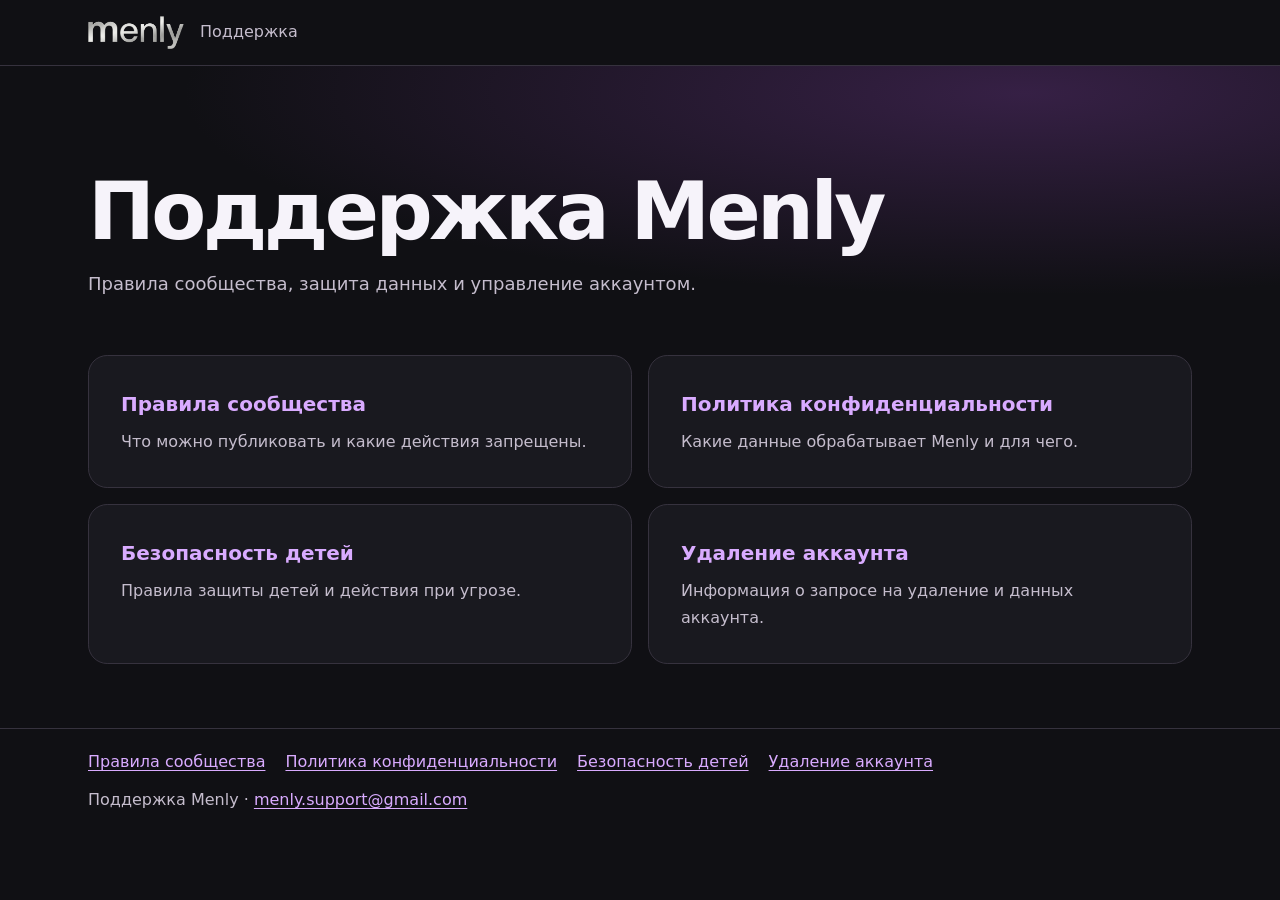
==== menly/index.html @ f86af742 "Publish Menly support in its own directory" ====
<!doctype html>
<html lang="ru">
<head>
<meta charset="utf-8">
<meta name="viewport" content="width=device-width, initial-scale=1">
<title>Поддержка · Menly</title>
<meta name="description" content="Правила и справочные документы социальной сети Menly.">
<link rel="stylesheet" href="style.css">
</head>
<body>
<header><div class="wrap"><a class="brand" href="index.html"><img src="wordmark.png" alt="Menly"><span>Поддержка</span></a></div></header>
<main><section class="hero"><div class="wrap"><h1>Поддержка Menly</h1><p>Правила сообщества, защита данных и управление аккаунтом.</p></div></section>
 <nav class="wrap cards" aria-label="Разделы поддержки"><a class="card" href="community-rules.html"><strong>Правила сообщества</strong><span>Что можно публиковать и какие действия запрещены.</span></a><a class="card" href="privacy.html"><strong>Политика конфиденциальности</strong><span>Какие данные обрабатывает Menly и для чего.</span></a><a class="card" href="child-safety.html"><strong>Безопасность детей</strong><span>Правила защиты детей и действия при угрозе.</span></a><a class="card" href="delete-account.html"><strong>Удаление аккаунта</strong><span>Информация о запросе на удаление и данных аккаунта.</span></a></nav></main>
<footer><nav class="wrap" aria-label="Документы Menly"><a href="community-rules.html">Правила сообщества</a><a href="privacy.html">Политика конфиденциальности</a><a href="child-safety.html">Безопасность детей</a><a href="delete-account.html">Удаление аккаунта</a></nav><p class="wrap contact">Поддержка Menly · <a href="mailto:menly.support@gmail.com">menly.support@gmail.com</a></p></footer>
</body>
</html>
---- menly/style.css ----
:root {
  color-scheme: dark;
  --background: #101014;
  --panel: #19191f;
  --line: #36323e;
  --text: #f6f3fa;
  --muted: #c5bdcd;
  --accent: #d9abff;
  font: 1rem/1.65 system-ui, sans-serif;
}
* { box-sizing: border-box; }
body { margin: 0; background: var(--background); color: var(--text); }
a { color: var(--accent); text-underline-offset: .2em; }
a:focus-visible { outline: 2px solid var(--accent); outline-offset: 5px; }
.wrap { width: min(100% - 2rem, 69rem); margin-inline: auto; }
header { border-bottom: 1px solid var(--line); }
.brand { display: inline-flex; align-items: center; gap: 1rem; padding: 1rem 0; color: var(--muted); text-decoration: none; }
.brand img { width: 6rem; height: auto; }
.hero { padding: clamp(3rem, 9vw, 6.5rem) 0 2.5rem; background: radial-gradient(ellipse at 80% 10%, #362045, transparent 58%); }
h1, h2, p { margin: 0; }
h1 { font-size: clamp(2.5rem, 7vw, 5rem); line-height: 1.04; letter-spacing: -.045em; overflow-wrap: anywhere; }
.hero p { margin-top: 1rem; color: var(--muted); font-size: 1.125rem; }
.cards { display: grid; gap: 1rem; grid-template-columns: repeat(2, minmax(0, 1fr)); margin: 1rem auto 4rem; }
.card { display: grid; align-content: start; gap: .5rem; padding: clamp(1.25rem, 4vw, 2rem); border: 1px solid var(--line); border-radius: 1.2rem; background: var(--panel); text-decoration: none; }
.card:hover { border-color: var(--accent); }
.card strong { font-size: 1.25rem; }
.card span { color: var(--muted); }
.document { max-width: 48rem; padding-bottom: 4rem; }
.document h1 { font-size: clamp(2rem, 5.5vw, 3.5rem); margin: 1.25rem 0 2rem; }
.document section { padding: 1.25rem 0; border-top: 1px solid var(--line); }
.document h2 { font-size: 1.25rem; margin-bottom: .4rem; }
.document p { color: var(--muted); }
.back { display: inline-block; margin-top: 2rem; }
footer { border-top: 1px solid var(--line); padding: 1.25rem 0; color: var(--muted); }
footer nav { display: flex; flex-wrap: wrap; gap: .5rem 1.25rem; }
footer a[aria-current="page"] { color: var(--text); }
@media (max-width: 41rem) { .cards { grid-template-columns: 1fr; } }
footer .contact { margin-top: .75rem; }
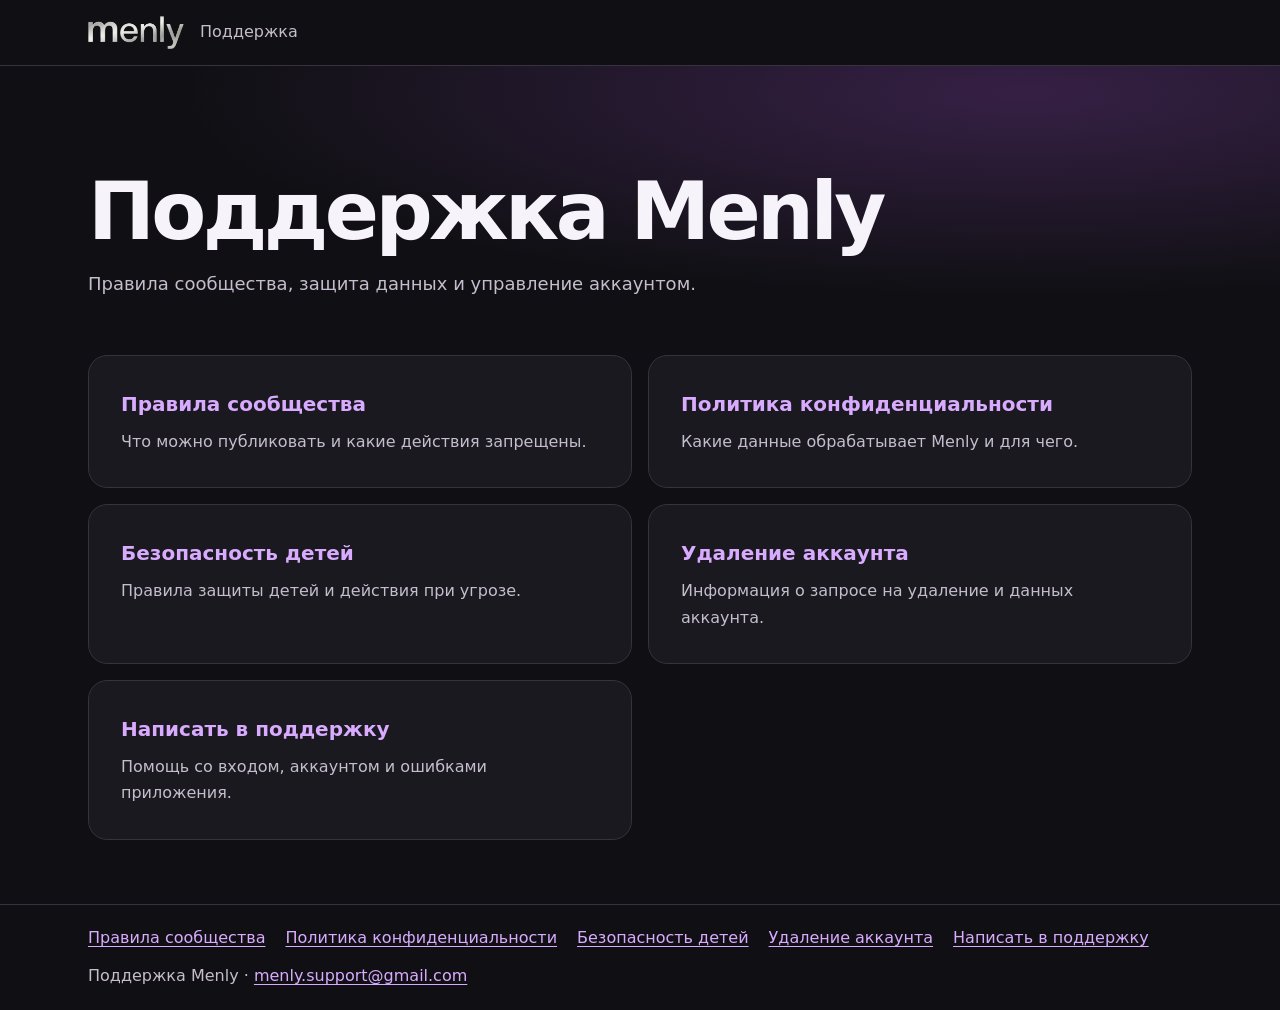
==== commit beccdbf4: "Add a dedicated Menly support contact page" ====
--- a/menly/index.html
+++ b/menly/index.html
@@ -10,7 +10,7 @@
 <body>
 <header><div class="wrap"><a class="brand" href="index.html"><img src="wordmark.png" alt="Menly"><span>Поддержка</span></a></div></header>
 <main><section class="hero"><div class="wrap"><h1>Поддержка Menly</h1><p>Правила сообщества, защита данных и управление аккаунтом.</p></div></section>
- <nav class="wrap cards" aria-label="Разделы поддержки"><a class="card" href="community-rules.html"><strong>Правила сообщества</strong><span>Что можно публиковать и какие действия запрещены.</span></a><a class="card" href="privacy.html"><strong>Политика конфиденциальности</strong><span>Какие данные обрабатывает Menly и для чего.</span></a><a class="card" href="child-safety.html"><strong>Безопасность детей</strong><span>Правила защиты детей и действия при угрозе.</span></a><a class="card" href="delete-account.html"><strong>Удаление аккаунта</strong><span>Информация о запросе на удаление и данных аккаунта.</span></a></nav></main>
-<footer><nav class="wrap" aria-label="Документы Menly"><a href="community-rules.html">Правила сообщества</a><a href="privacy.html">Политика конфиденциальности</a><a href="child-safety.html">Безопасность детей</a><a href="delete-account.html">Удаление аккаунта</a></nav><p class="wrap contact">Поддержка Menly · <a href="mailto:menly.support@gmail.com">menly.support@gmail.com</a></p></footer>
+ <nav class="wrap cards" aria-label="Разделы поддержки"><a class="card" href="community-rules.html"><strong>Правила сообщества</strong><span>Что можно публиковать и какие действия запрещены.</span></a><a class="card" href="privacy.html"><strong>Политика конфиденциальности</strong><span>Какие данные обрабатывает Menly и для чего.</span></a><a class="card" href="child-safety.html"><strong>Безопасность детей</strong><span>Правила защиты детей и действия при угрозе.</span></a><a class="card" href="delete-account.html"><strong>Удаление аккаунта</strong><span>Информация о запросе на удаление и данных аккаунта.</span></a><a class="card" href="contact.html"><strong>Написать в поддержку</strong><span>Помощь со входом, аккаунтом и ошибками приложения.</span></a></nav></main>
+<footer><nav class="wrap" aria-label="Документы Menly"><a href="community-rules.html">Правила сообщества</a><a href="privacy.html">Политика конфиденциальности</a><a href="child-safety.html">Безопасность детей</a><a href="delete-account.html">Удаление аккаунта</a><a href="contact.html">Написать в поддержку</a></nav><p class="wrap contact">Поддержка Menly · <a href="mailto:menly.support@gmail.com">menly.support@gmail.com</a></p></footer>
 </body>
 </html>
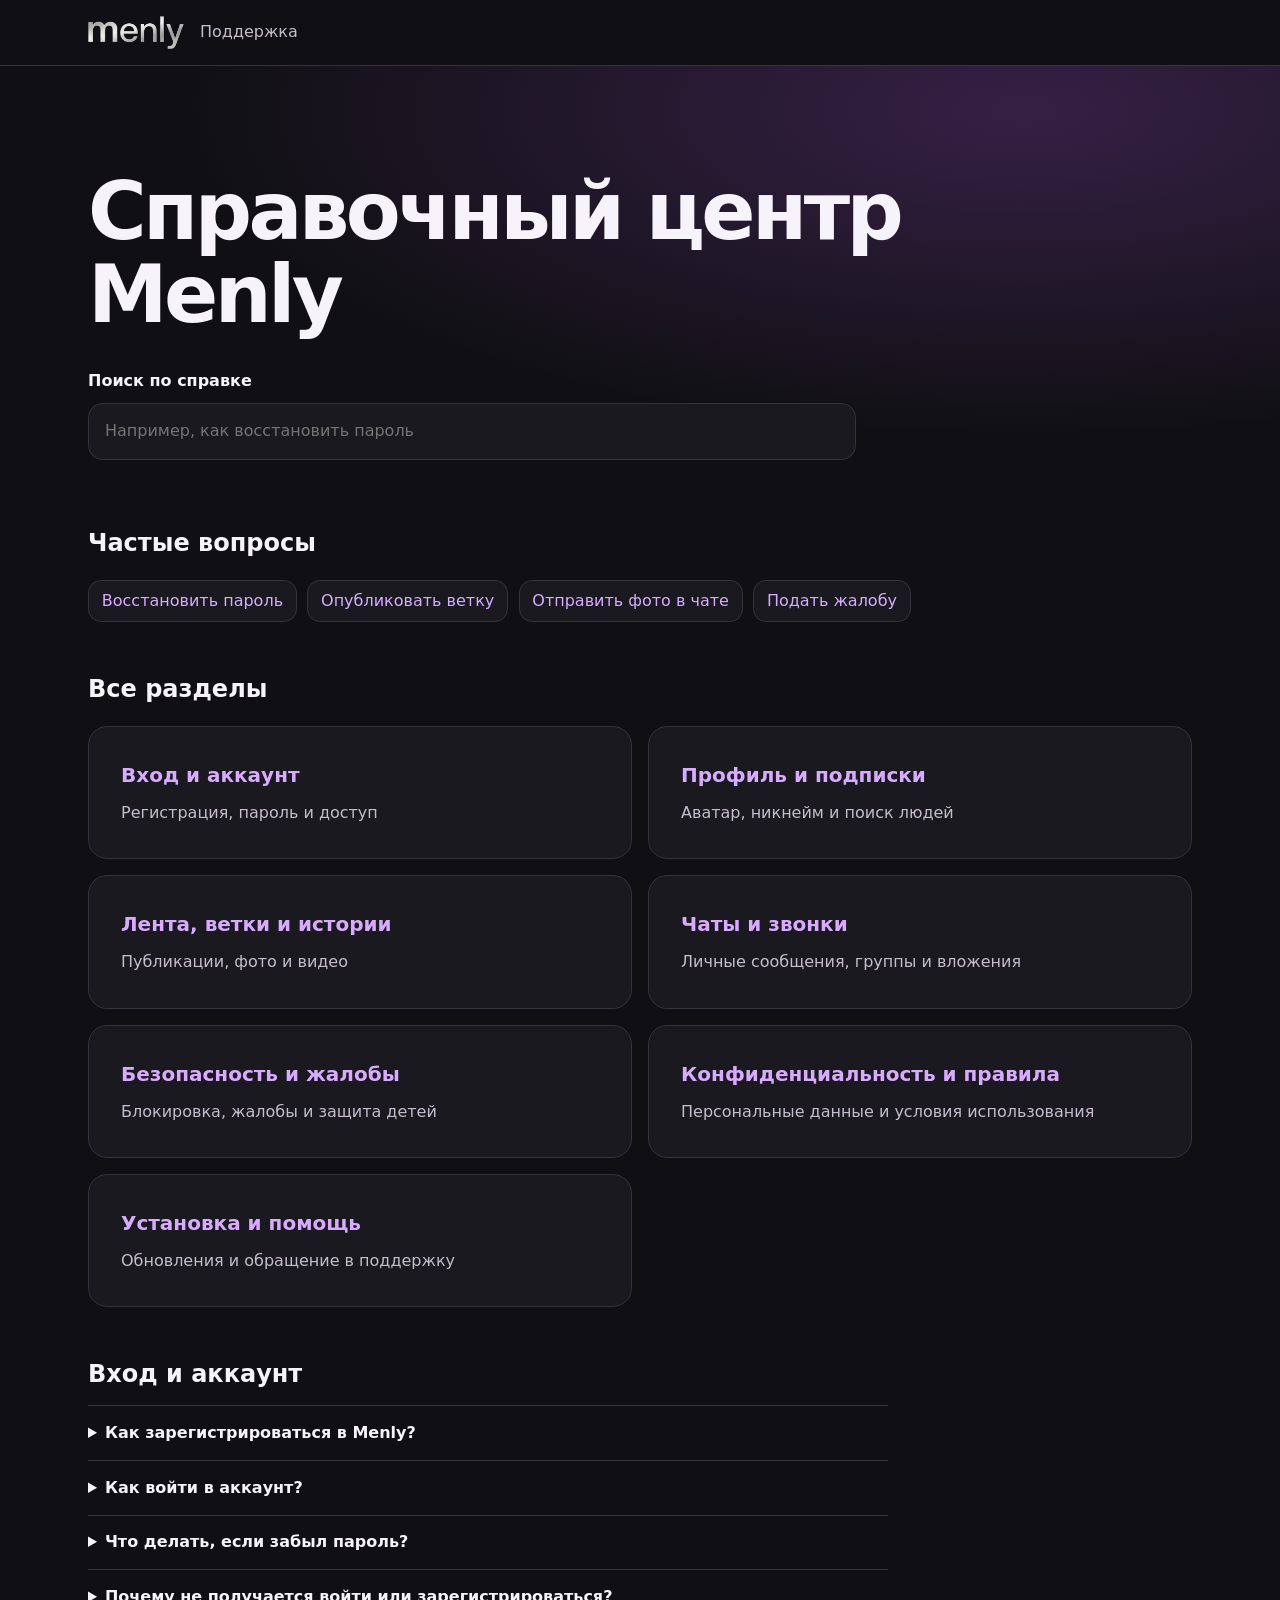
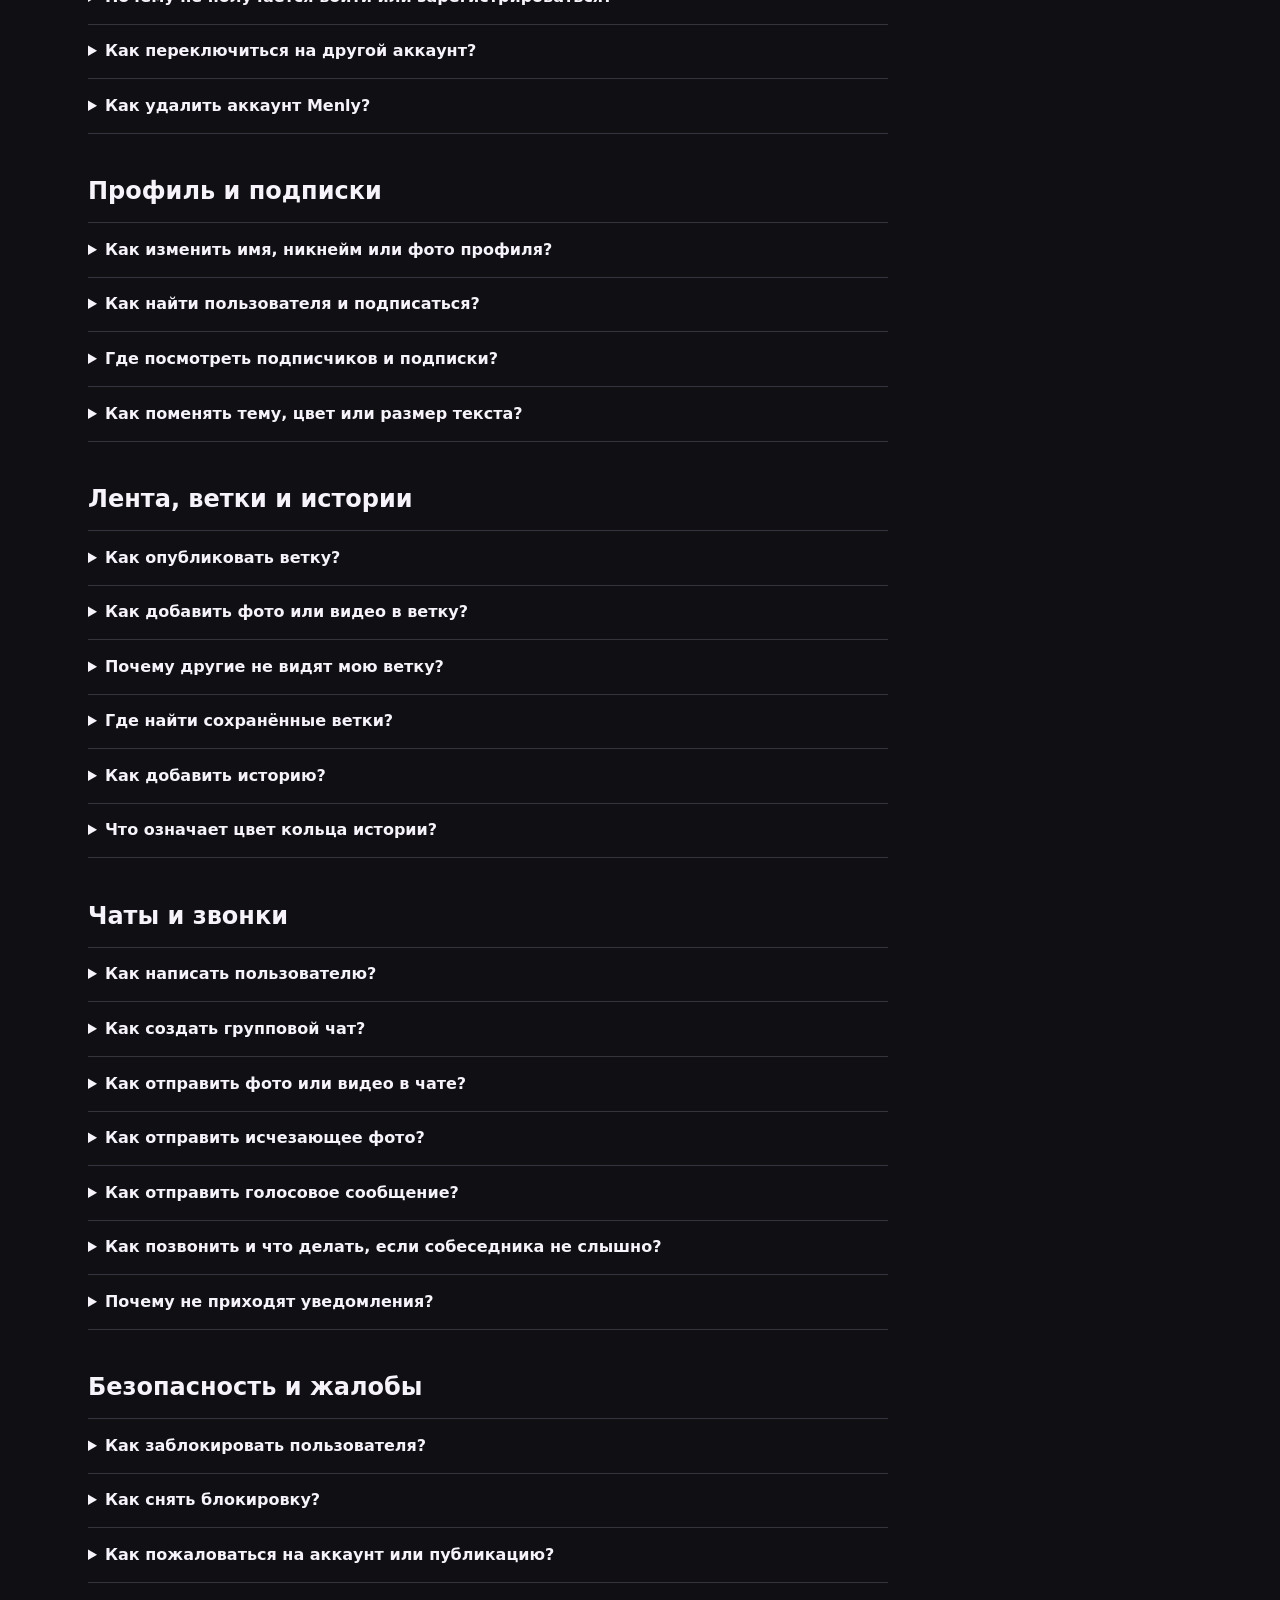
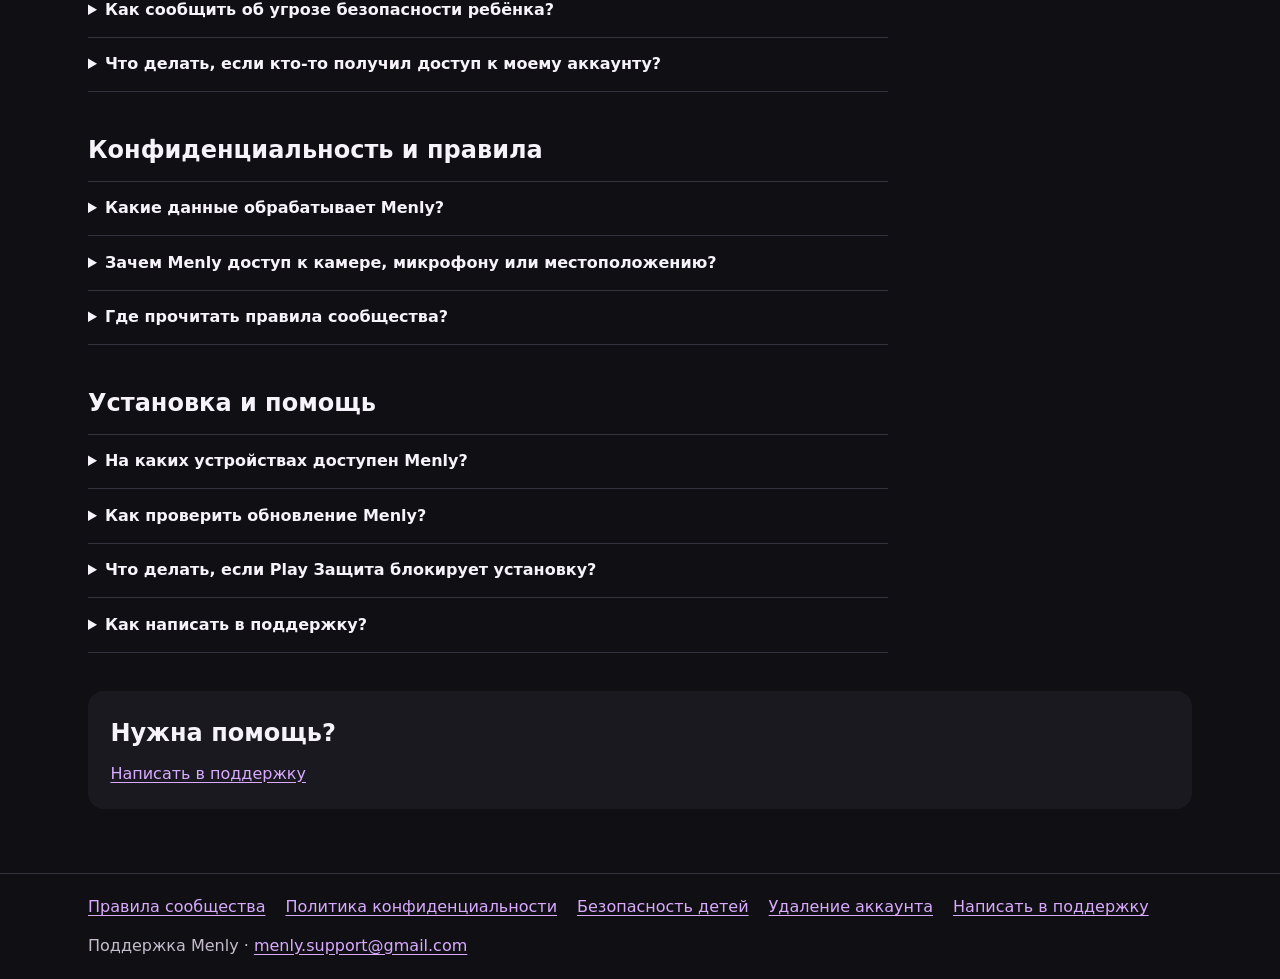
==== commit 55e0bafa: "Build a searchable Menly help center" ====
--- a/menly/index.html
+++ b/menly/index.html
@@ -3,14 +3,63 @@
 <head>
 <meta charset="utf-8">
 <meta name="viewport" content="width=device-width, initial-scale=1">
-<title>Поддержка · Menly</title>
+<title>Справочный центр · Menly</title>
 <meta name="description" content="Правила и справочные документы социальной сети Menly.">
 <link rel="stylesheet" href="style.css">
 </head>
 <body>
 <header><div class="wrap"><a class="brand" href="index.html"><img src="wordmark.png" alt="Menly"><span>Поддержка</span></a></div></header>
-<main><section class="hero"><div class="wrap"><h1>Поддержка Menly</h1><p>Правила сообщества, защита данных и управление аккаунтом.</p></div></section>
- <nav class="wrap cards" aria-label="Разделы поддержки"><a class="card" href="community-rules.html"><strong>Правила сообщества</strong><span>Что можно публиковать и какие действия запрещены.</span></a><a class="card" href="privacy.html"><strong>Политика конфиденциальности</strong><span>Какие данные обрабатывает Menly и для чего.</span></a><a class="card" href="child-safety.html"><strong>Безопасность детей</strong><span>Правила защиты детей и действия при угрозе.</span></a><a class="card" href="delete-account.html"><strong>Удаление аккаунта</strong><span>Информация о запросе на удаление и данных аккаунта.</span></a><a class="card" href="contact.html"><strong>Написать в поддержку</strong><span>Помощь со входом, аккаунтом и ошибками приложения.</span></a></nav></main>
+<main class="help-center">
+<section class="hero help-hero">
+ <div class="wrap">
+  <h1>Справочный центр Menly</h1>
+  <div class="help-search" id="help-search" role="search" hidden>
+   <label for="help-query">Поиск по справке</label>
+   <div class="help-search-row">
+    <input id="help-query" type="search" placeholder="Например, как восстановить пароль">
+    <button type="button" id="help-clear" hidden>Сбросить</button>
+   </div>
+   <p id="help-status" role="status" hidden></p>
+  </div>
+ </div>
+</section>
+<div class="wrap help-body">
+ <section class="help-featured" id="help-featured"><h2>Частые вопросы</h2><div><a href="#password">Восстановить пароль</a><a href="#new-thread">Опубликовать ветку</a><a href="#chat-media">Отправить фото в чате</a><a href="#report">Подать жалобу</a></div></section>
+ <section id="help-categories"><h2>Все разделы</h2><nav class="cards" aria-label="Разделы справки"><a class="card" href="#account"><strong>Вход и аккаунт</strong><span>Регистрация, пароль и доступ</span></a><a class="card" href="#profile"><strong>Профиль и подписки</strong><span>Аватар, никнейм и поиск людей</span></a><a class="card" href="#content"><strong>Лента, ветки и истории</strong><span>Публикации, фото и видео</span></a><a class="card" href="#messages"><strong>Чаты и звонки</strong><span>Личные сообщения, группы и вложения</span></a><a class="card" href="#safety"><strong>Безопасность и жалобы</strong><span>Блокировка, жалобы и защита детей</span></a><a class="card" href="#privacy-help"><strong>Конфиденциальность и правила</strong><span>Персональные данные и условия использования</span></a><a class="card" href="#technical"><strong>Установка и помощь</strong><span>Обновления и обращение в поддержку</span></a></nav></section>
+ <div class="help-articles" id="help-articles"><section class="help-group" id="account" aria-labelledby="account-title"><h2 id="account-title">Вход и аккаунт</h2><details class="help-article" id="create-account" data-keywords="регистрация создать профиль"><summary>Как зарегистрироваться в Menly?</summary><p>На экране входа нажмите «Создать аккаунт». Введите почту, пароль, дату рождения, имя и никнейм.</p></details>
+<details class="help-article" id="login" data-keywords="логин авторизация"><summary>Как войти в аккаунт?</summary><p>Откройте Menly и введите почту и пароль, которые использовали при регистрации. Если не помните пароль, воспользуйтесь ссылкой «Забыли пароль?».</p></details>
+<details class="help-article" id="password" data-keywords="восстановить сброс"><summary>Что делать, если забыл пароль?</summary><p>Нажмите «Забыли пароль?» и укажите почту аккаунта. Проверьте входящие и папку «Спам». После смены пароля вернитесь к экрану входа.</p></details>
+<details class="help-article" id="email-error" data-keywords="ошибка вход регистрация"><summary>Почему не получается войти или зарегистрироваться?</summary><p>Проверьте адрес почты, подключение к интернету и сообщение об ошибке. Если проблема повторяется, <a href="contact.html">напишите нам</a> и укажите, что показывает Menly.</p></details>
+<details class="help-article" id="switch" data-keywords="выход сменить аккаунт"><summary>Как переключиться на другой аккаунт?</summary><p>Откройте «Настройки» → «Аккаунты» и выберите аккаунт или добавьте другой.</p></details>
+<details class="help-article" id="delete" data-keywords="удаление удалить данные"><summary>Как удалить аккаунт Menly?</summary><p>Текущий статус и порядок обращения указаны на странице <a href="delete-account.html">«Удаление аккаунта»</a>.</p></details></section><section class="help-group" id="profile" aria-labelledby="profile-title"><h2 id="profile-title">Профиль и подписки</h2><details class="help-article" id="edit-profile" data-keywords="аватар фото био"><summary>Как изменить имя, никнейм или фото профиля?</summary><p>Откройте свой профиль и перейдите к редактированию. Внесите изменения и нажмите галочку сохранения.</p></details>
+<details class="help-article" id="find-people" data-keywords="поиск ник человек"><summary>Как найти пользователя и подписаться?</summary><p>Нажмите лупу и введите никнейм. Откройте профиль из результатов поиска и нажмите «Подписаться».</p></details>
+<details class="help-article" id="followers" data-keywords="кто подписан"><summary>Где посмотреть подписчиков и подписки?</summary><p>Откройте профиль и нажмите на число подписчиков или подписок. Нажмите на человека в списке, чтобы посмотреть его профиль.</p></details>
+<details class="help-article" id="theme" data-keywords="темная светлая дизайн шрифт"><summary>Как поменять тему, цвет или размер текста?</summary><p>Откройте «Настройки» → «Оформление» и выберите тему, цвет или размер текста.</p></details></section><section class="help-group" id="content" aria-labelledby="content-title"><h2 id="content-title">Лента, ветки и истории</h2><details class="help-article" id="new-thread" data-keywords="пост записать публикация создать"><summary>Как опубликовать ветку?</summary><p>Нажмите кнопку создания в нижней панели. Добавьте текст или вложение и нажмите «Опубликовать». Для публикации в общей ленте войдите в аккаунт и отключите анонимный режим.</p></details>
+<details class="help-article" id="attach-post" data-keywords="галерея загрузка медиа"><summary>Как добавить фото или видео в ветку?</summary><p>В редакторе ветки нажмите значок фото и выберите медиафайл. Дождитесь появления вложения перед публикацией.</p></details>
+<details class="help-article" id="local-post" data-keywords="пост не видно синхронизация"><summary>Почему другие не видят мою ветку?</summary><p>Проверьте, завершилась ли отправка. Анонимные ветки сохраняются только на устройстве. Ветки с прикреплённой геоточкой тоже могут оставаться локальными.</p></details>
+<details class="help-article" id="saved" data-keywords="закладки"><summary>Где найти сохранённые ветки?</summary><p>Откройте меню ветки и нажмите «Сохранить». Затем откройте «Настройки» → «Сохранённое».</p></details>
+<details class="help-article" id="new-story" data-keywords="сторис камера фото"><summary>Как добавить историю?</summary><p>В ленте нажмите «Добавить историю». Откройте галерею, включите камеру кнопкой съёмки или добавьте текст. Собранная история сохраняется в текущей версии на устройстве.</p></details>
+<details class="help-article" id="story-ring" data-keywords="рамка профиль"><summary>Что означает цвет кольца истории?</summary><p>Цветное кольцо показывает непросмотренную историю, серое — просмотренную. Если активной истории нет, кольцо не отображается.</p></details></section><section class="help-group" id="messages" aria-labelledby="messages-title"><h2 id="messages-title">Чаты и звонки</h2><details class="help-article" id="new-message" data-keywords="личка переписка директ"><summary>Как написать пользователю?</summary><p>Откройте профиль пользователя, выберите действие для начала переписки и отправьте сообщение. Существующий чат можно открыть из списка чатов.</p></details>
+<details class="help-article" id="create-group" data-keywords="группа групповой"><summary>Как создать групповой чат?</summary><p>Откройте чаты, перейдите к созданию группы, укажите название и выберите участников.</p></details>
+<details class="help-article" id="chat-media" data-keywords="прикрепить отправить медиа"><summary>Как отправить фото или видео в чате?</summary><p>Нажмите скрепку рядом с полем сообщения, выберите галерею или файл и укажите вложение. Если файл не отправился, проверьте формат и размер.</p></details>
+<details class="help-article" id="disappearing" data-keywords="самоуничтожающееся таймер одноразовое"><summary>Как отправить исчезающее фото?</summary><p>В меню вложений общего чата выберите «Исчезающее фото». Доступные режимы — один просмотр, 5, 10, 20 секунд или 1 минута.</p></details>
+<details class="help-article" id="voice" data-keywords="аудио запись не работает микрофон"><summary>Как отправить голосовое сообщение?</summary><p>В открытом чате нажмите микрофон и разрешите доступ, если Android спросит. Запишите сообщение и отправьте его из панели записи.</p></details>
+<details class="help-article" id="calls" data-keywords="звонок звук аудио связь"><summary>Как позвонить и что делать, если собеседника не слышно?</summary><p>Откройте личный чат и нажмите трубку. Проверьте доступ к микрофону, соединение и выбранное устройство вывода звука.</p></details>
+<details class="help-article" id="notifications" data-keywords="пуш колокольчик звук входящий звонок"><summary>Почему не приходят уведомления?</summary><p>Проверьте, разрешены ли уведомления Menly в настройках Android и включён ли нужный канал уведомлений. Убедитесь, что телефон подключён к интернету.</p></details></section><section class="help-group" id="safety" aria-labelledby="safety-title"><h2 id="safety-title">Безопасность и жалобы</h2><details class="help-article" id="block" data-keywords="бан чс заблокированный"><summary>Как заблокировать пользователя?</summary><p>Откройте меню пользователя, нажмите «Заблокировать» и подтвердите. В текущей сборке чёрный список сохраняется на этом устройстве.</p></details>
+<details class="help-article" id="unblock" data-keywords="разблокировать убрать из чс"><summary>Как снять блокировку?</summary><p>Откройте «Настройки» → «Конфиденциальность» → «Чёрный список» и нажмите «Разблокировать» рядом с нужным пользователем.</p></details>
+<details class="help-article" id="report" data-keywords="жалоба модерация нарушение спам травля"><summary>Как пожаловаться на аккаунт или публикацию?</summary><p>Жалоба из меню профиля в текущей сборке сохраняется на устройстве как черновик. Чтобы обращение дошло до команды, <a href="contact.html">напишите в поддержку</a>. Укажите никнейм и ссылку на материал, если она доступна.</p></details>
+<details class="help-article" id="children" data-keywords="дети риск защита эксплуатация"><summary>Как сообщить об угрозе безопасности ребёнка?</summary><p>Используйте контакт на странице <a href="child-safety.html">«Безопасность детей»</a>. Если есть непосредственная опасность, обратитесь в местные экстренные службы.</p></details>
+<details class="help-article" id="lost-access" data-keywords="взлом украли пароль"><summary>Что делать, если кто-то получил доступ к моему аккаунту?</summary><p>Воспользуйтесь восстановлением пароля через свою почту. Если доступ к почте потерян или вы заметили действия от своего имени, <a href="contact.html">свяжитесь с поддержкой</a>.</p></details></section><section class="help-group" id="privacy-help" aria-labelledby="privacy-help-title"><h2 id="privacy-help-title">Конфиденциальность и правила</h2><details class="help-article" id="data" data-keywords="данные firebase supabase хранение"><summary>Какие данные обрабатывает Menly?</summary><p>В <a href="privacy.html">политике конфиденциальности</a> описаны данные аккаунта, переписки и вложений, а также сервисы, которые Menly использует для их обработки.</p></details>
+<details class="help-article" id="permissions" data-keywords="доступ разрешения гео галерея"><summary>Зачем Menly доступ к камере, микрофону или местоположению?</summary><p>Камера нужна для съёмки, микрофон — для голосовых и звонков, геолокация — когда вы выбираете своё местоположение. Разрешениями можно управлять в настройках Android.</p></details>
+<details class="help-article" id="rules" data-keywords="условия соглашение запрет"><summary>Где прочитать правила сообщества?</summary><p>Откройте <a href="community-rules.html">«Правила сообщества»</a>. Там перечислены ограничения для профилей, публикаций и сообщений.</p></details></section><section class="help-group" id="technical" aria-labelledby="technical-title"><h2 id="technical-title">Установка и помощь</h2><details class="help-article" id="install" data-keywords="apk android ios айфон"><summary>На каких устройствах доступен Menly?</summary><p>Сейчас есть тестовая версия для Android. Публичная версия для iPhone пока недоступна.</p></details>
+<details class="help-article" id="update" data-keywords="новая версия скачать"><summary>Как проверить обновление Menly?</summary><p>В Android-версии откройте «Настройки» и выберите «Проверить обновления». Доступное обновление также может появиться в системных уведомлениях внутри Menly.</p></details>
+<details class="help-article" id="play-protect" data-keywords="гугл google play вредоносное apk"><summary>Что делать, если Play Защита блокирует установку?</summary><p>Закройте предупреждение и <a href="contact.html">сообщите в поддержку</a>, указав текст сообщения.</p></details>
+<details class="help-article" id="contact" data-keywords="поддержка помощь тикет email"><summary>Как написать в поддержку?</summary><p>Откройте <a href="contact.html">форму обращения</a>, выберите тему и укажите почту для ответа. Затем отправьте подготовленный черновик из своего почтового приложения.</p></details></section></div>
+ <p class="help-empty" id="help-empty" hidden>Ничего не нашлось. Попробуйте другое слово или <a href="contact.html">напишите нам</a>.</p>
+ <section class="help-contact"><h2>Нужна помощь?</h2><a href="contact.html">Написать в поддержку</a></section>
+</div>
+</main>
 <footer><nav class="wrap" aria-label="Документы Menly"><a href="community-rules.html">Правила сообщества</a><a href="privacy.html">Политика конфиденциальности</a><a href="child-safety.html">Безопасность детей</a><a href="delete-account.html">Удаление аккаунта</a><a href="contact.html">Написать в поддержку</a></nav><p class="wrap contact">Поддержка Menly · <a href="mailto:menly.support@gmail.com">menly.support@gmail.com</a></p></footer>
+<script src="help.js" defer></script>
 </body>
 </html>
--- a/menly/style.css
+++ b/menly/style.css
@@ -36,3 +36,89 @@
 footer a[aria-current="page"] { color: var(--text); }
 @media (max-width: 41rem) { .cards { grid-template-columns: 1fr; } }
 footer .contact { margin-top: .75rem; }
+
+.support-request summary, .support-request button {
+  width: fit-content;
+  border: 1px solid var(--accent);
+  border-radius: .75rem;
+  padding: .6rem 1rem;
+  background: var(--panel);
+  color: var(--accent);
+  font: inherit;
+  font-weight: 600;
+  cursor: pointer;
+}
+.support-request summary:focus-visible, .support-request button:focus-visible,
+.support-request :is(input, select, textarea):focus-visible {
+  outline: 2px solid var(--accent);
+  outline-offset: 3px;
+}
+.support-request form {
+  display: grid;
+  gap: .6rem;
+  margin-top: 1.25rem;
+}
+.support-request :is(input, select, textarea) {
+  width: 100%;
+  border: 1px solid var(--line);
+  border-radius: .75rem;
+  background: var(--panel);
+  color: var(--text);
+  padding: .7rem .85rem;
+  font: inherit;
+  margin-bottom: .4rem;
+}
+.support-request textarea { resize: vertical; }
+.support-address { margin-top: 1rem; overflow-wrap: anywhere; }
+
+.help-center [hidden] { display: none !important; }
+.help-hero { padding-bottom: 3rem; }
+.help-hero h1 { max-width: 16ch; }
+.help-search { max-width: 48rem; margin-top: 2rem; }
+.help-search label { display: block; margin-bottom: .5rem; font-weight: 650; }
+.help-search-row { display: flex; flex-wrap: wrap; gap: .65rem; }
+.help-search input {
+  flex: 1 1 15rem;
+  min-width: 0;
+  padding: .9rem 1rem;
+  border: 1px solid var(--line);
+  border-radius: .9rem;
+  background: var(--panel);
+  color: var(--text);
+  font: inherit;
+}
+.help-search button {
+  background: var(--panel);
+  color: var(--accent);
+  border: 1px solid var(--line);
+  border-radius: .9rem;
+  padding: .65rem 1rem;
+  font: inherit;
+  cursor: pointer;
+}
+.help-search :is(input, button):focus-visible, .help-article summary:focus-visible {
+  outline: 2px solid var(--accent);
+  outline-offset: 3px;
+}
+.help-search #help-status { margin-top: .7rem; font-size: 1rem; }
+.help-body { padding-bottom: 4rem; }
+.help-featured { margin: 1rem 0 3rem; }
+.help-featured div { display: flex; flex-wrap: wrap; gap: .65rem; margin-top: 1rem; }
+.help-featured a {
+  padding: .45rem .8rem;
+  border: 1px solid var(--line);
+  border-radius: .8rem;
+  background: var(--panel);
+  text-decoration: none;
+}
+.help-body .cards { margin: 1rem 0 3rem; }
+.help-articles { max-width: 50rem; }
+.help-group { margin: 0 0 2.4rem; scroll-margin: 1rem; }
+.help-group h2 { margin-bottom: .65rem; }
+.help-article { border-top: 1px solid var(--line); scroll-margin: 1rem; }
+.help-article:last-child { border-bottom: 1px solid var(--line); }
+.help-article summary { font-weight: 600; padding: .85rem 0; cursor: pointer; }
+.help-article p { color: var(--muted); padding: 0 .5rem 1rem 1.2rem; }
+.help-empty { margin: 1.5rem 0; }
+.help-contact { padding: 1.4rem; background: var(--panel); border-radius: 1rem; }
+.help-contact a { display: inline-block; margin-top: .45rem; }
